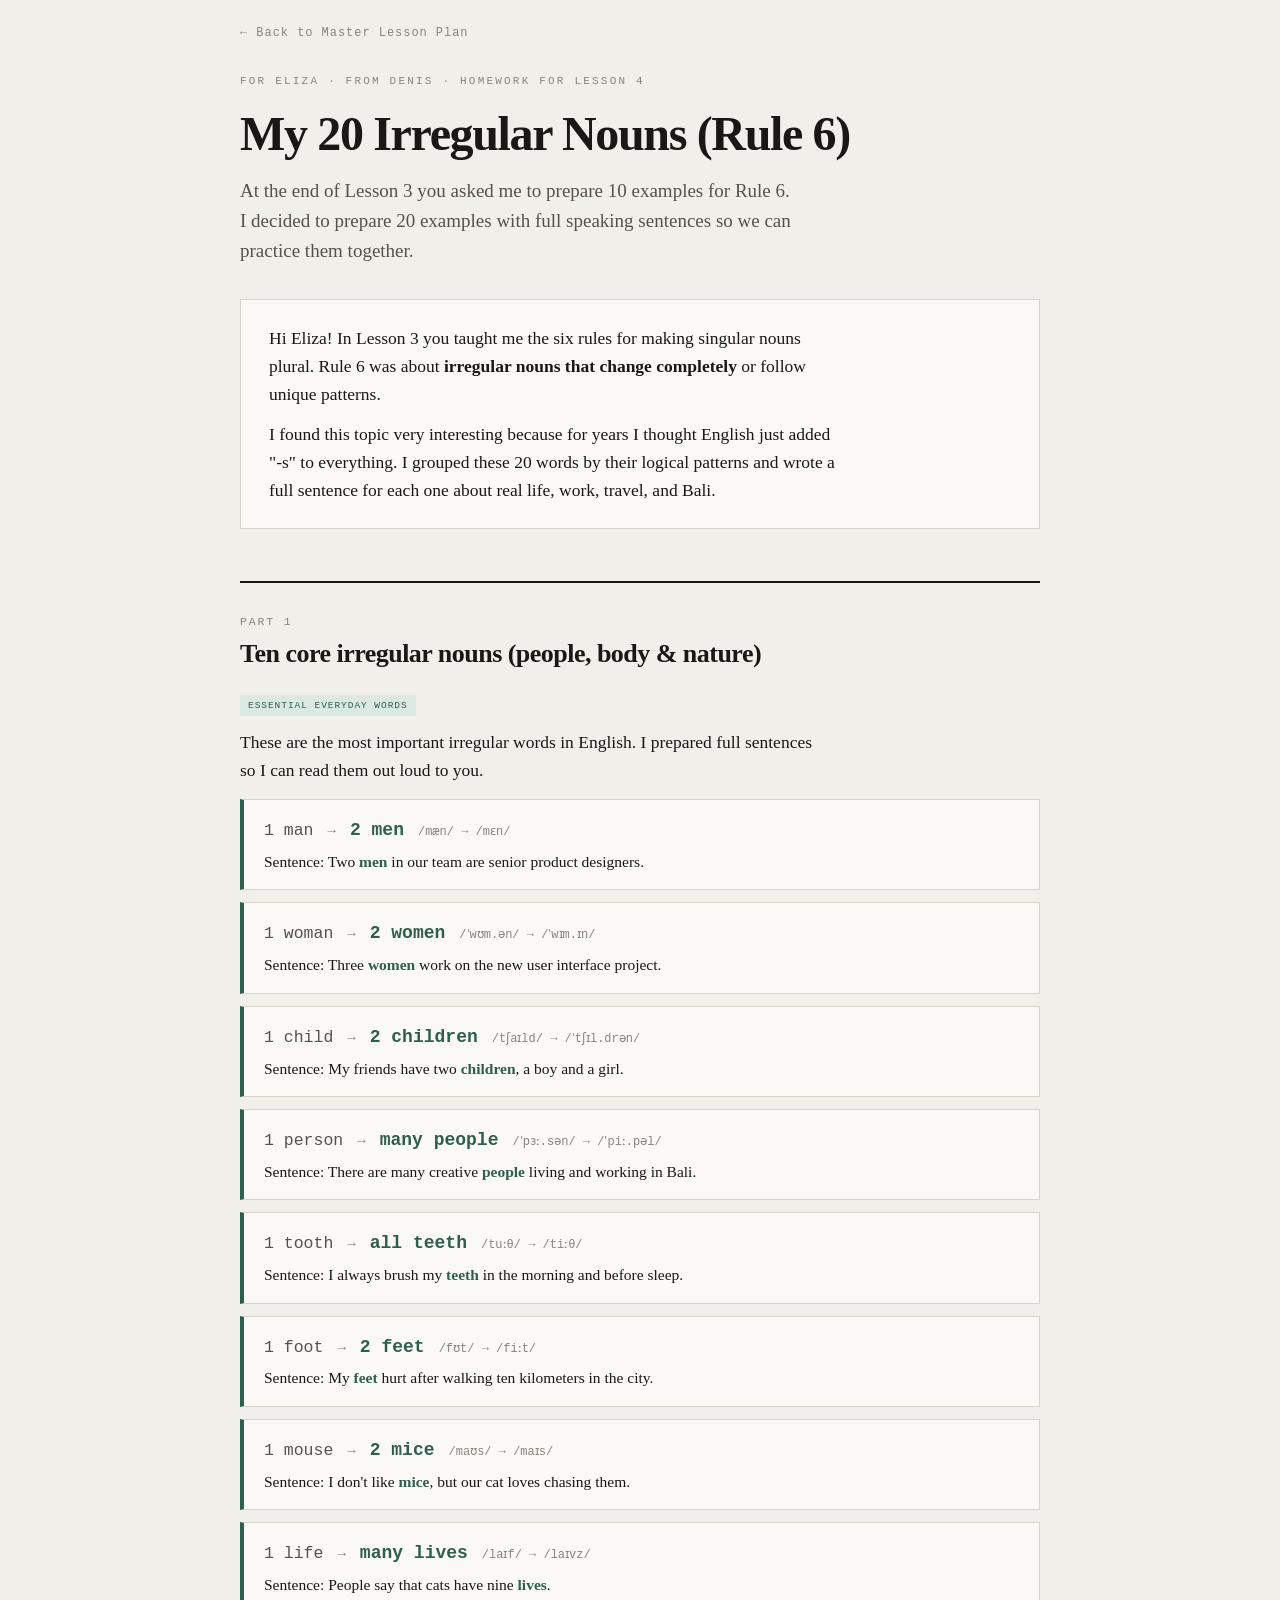
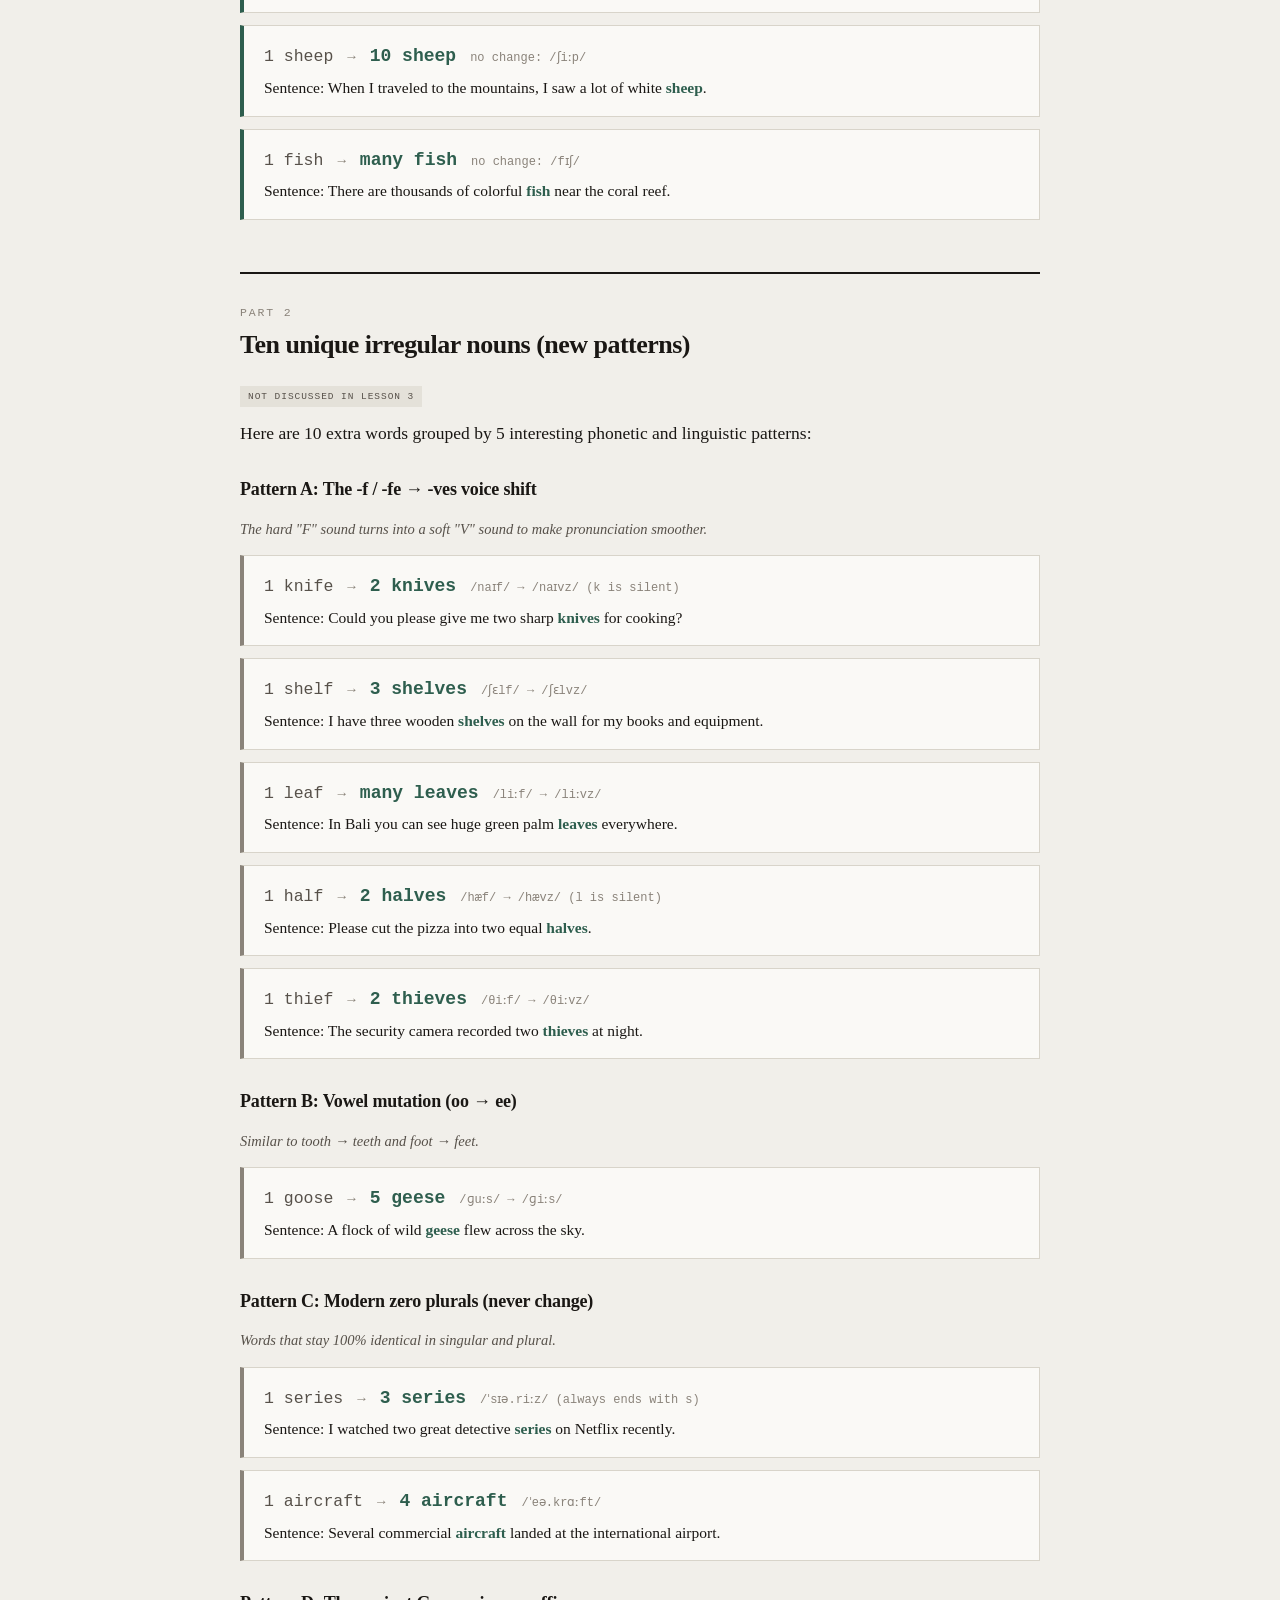
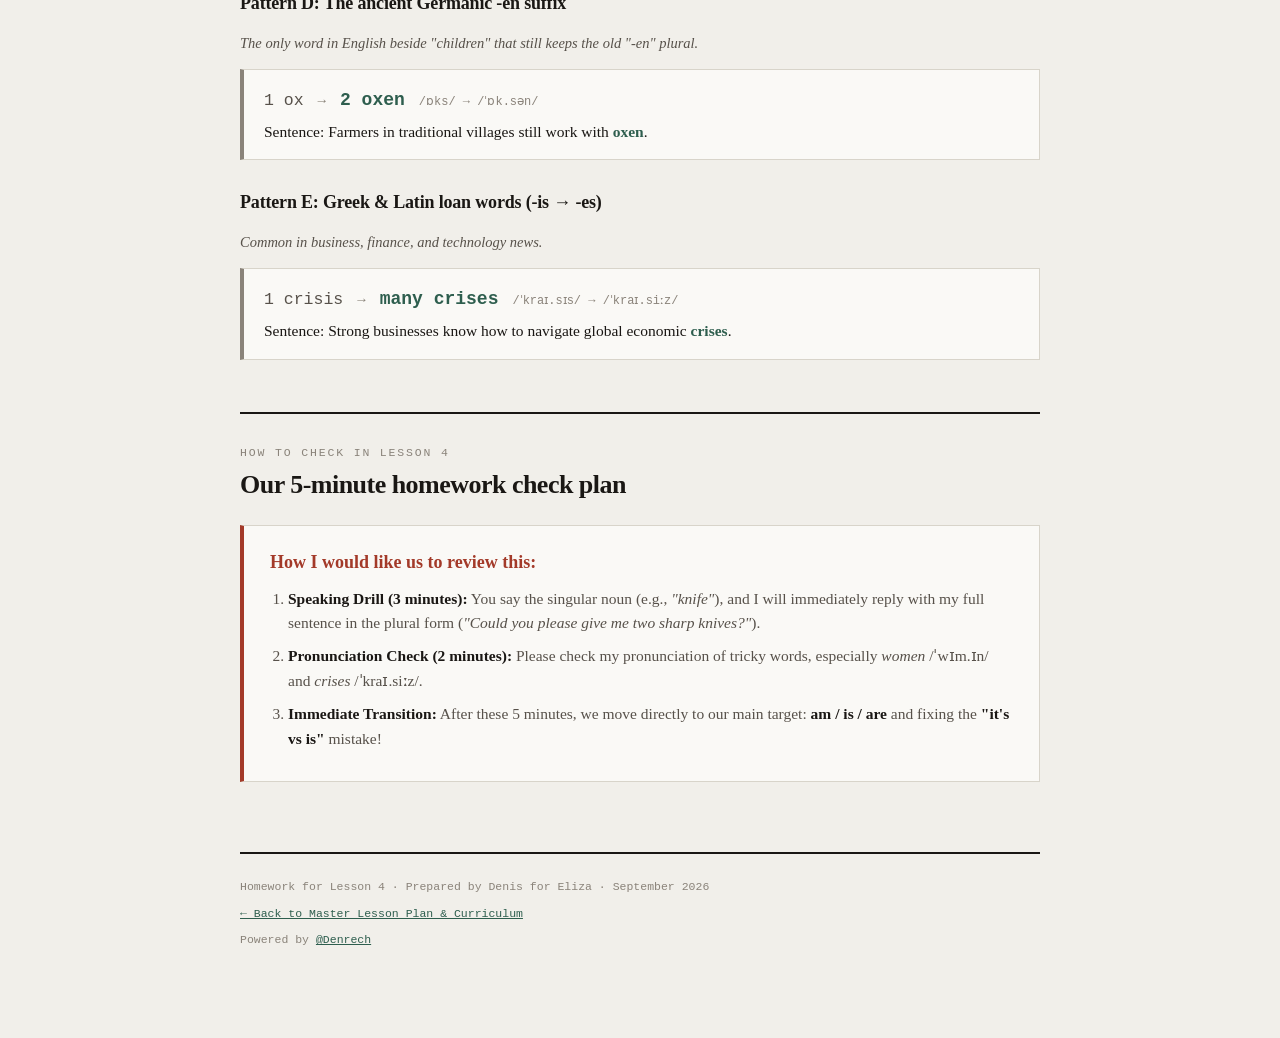
==== homework.html @ 041b78b8 "Add Rule 6 homework page with 20 irregular nouns and practice sentences" ====
<!doctype html>
<html lang="en">
<head>
<meta charset="utf-8">
<meta name="viewport" content="width=device-width,initial-scale=1">
<title>Homework for Lesson 4 — 20 Irregular Nouns | Denis</title>
<meta name="description" content="Homework on Rule 6 (Irregular Plural Nouns) from Denis for Eliza, with 20 unique examples and practice sentences.">
<style>
:root{
  --paper:#F1EFEA; --card:#FAF9F6; --sunk:#E4E1D9;
  --ink:#1A1714; --ink-soft:#57514A; --ink-faint:#8A837A;
  --rule:#D8D4CA; --rule-soft:#E7E3DA;
  --go:#2E5E4E; --go-wash:#DCE8E2;
  --no:#A33A29; --no-wash:#F2DED9;
  --serif:Charter,"Bitstream Charter","Iowan Old Style","Palatino Linotype",Palatino,Georgia,serif;
  --mono:ui-monospace,"SF Mono",SFMono-Regular,Menlo,Consolas,monospace;
}
@media (prefers-color-scheme:dark){:root:not([data-theme="light"]){
  --paper:#15130F; --card:#1E1B16; --sunk:#262219;
  --ink:#EFEBE2; --ink-soft:#ACA398; --ink-faint:#847C71;
  --rule:#332E25; --rule-soft:#282419;
  --go:#7EBBA1; --go-wash:#1B2A24; --no:#DE8676; --no-wash:#2E1C18;
}}
*{box-sizing:border-box}
html{-webkit-text-size-adjust:100%}
body{background:var(--paper);color:var(--ink);font-family:var(--serif);font-size:17.5px;line-height:1.6;margin:0;padding:0 20px 90px;-webkit-font-smoothing:antialiased}
.wrap{max-width:800px;margin:0 auto}
p{margin:0 0 .85em;max-width:66ch}
a{color:var(--go)}
.mono{font-family:var(--mono)}
.top-nav{padding:24px 0 0;font-family:var(--mono);font-size:12px;letter-spacing:.08em}
.top-nav a{text-decoration:none;color:var(--ink-faint);display:inline-flex;align-items:center;gap:6px}
.top-nav a:hover{color:var(--go)}
header{padding:30px 0 0}
.kicker{font-family:var(--mono);font-size:11px;letter-spacing:.2em;text-transform:uppercase;color:var(--ink-faint);margin:0 0 18px}
h1{font-size:clamp(30px,5.5vw,48px);line-height:1.06;letter-spacing:-.028em;font-weight:700;margin:0 0 16px;text-wrap:balance}
.lede{font-size:19px;color:var(--ink-soft);max-width:58ch;margin:0 0 32px}
.hello{background:var(--card);border:1px solid var(--rule);padding:24px 28px;margin:0 0 32px}
.hello p{margin-bottom:.7em}
.hello p:last-child{margin-bottom:0}
section{margin-top:52px;padding-top:30px;border-top:2px solid var(--ink)}
section.soft{border-top:1px solid var(--rule)}
h2{font-family:var(--mono);font-size:11.5px;letter-spacing:.16em;text-transform:uppercase;color:var(--ink-faint);font-weight:400;margin:0 0 8px}
h3{font-size:26px;line-height:1.18;letter-spacing:-.02em;font-weight:700;margin:0 0 18px;text-wrap:balance}
.tag{display:inline-block;font-family:var(--mono);font-size:9.5px;letter-spacing:.1em;text-transform:uppercase;padding:3px 8px;margin-bottom:12px;background:var(--go-wash);color:var(--go)}
.tag.extra{background:var(--sunk);color:var(--ink-soft)}
.group-title{display:flex;align-items:center;gap:12px;margin:28px 0 14px}
.group-title h4{margin:0;font-size:18px;font-weight:700;letter-spacing:-.01em}
.group-desc{font-size:14.5px;color:var(--ink-soft);margin-bottom:14px;font-style:italic}
.cards{display:flex;flex-direction:column;gap:12px;margin-bottom:28px}
.card{background:var(--card);border:1px solid var(--rule);border-left:4px solid var(--go);padding:16px 20px}
.card.extra{border-left-color:var(--ink-faint)}
.pair{display:flex;align-items:baseline;gap:14px;font-family:var(--mono);font-size:16.5px;margin-bottom:6px}
.pair .sing{color:var(--ink-soft)}
.pair .ar{color:var(--ink-faint);font-size:14px}
.pair .plur{color:var(--go);font-weight:700;font-size:18px}
.pair .pron{font-size:12px;color:var(--ink-faint);font-family:var(--mono)}
.sent{font-size:15.5px;color:var(--ink);margin:4px 0 0;line-height:1.45}
.sent b{color:var(--go);font-weight:600}
.plan-box{background:var(--card);border:1px solid var(--rule);border-left:4px solid var(--no);padding:22px 26px;margin:24px 0}
.plan-box h4{margin:0 0 10px;font-size:18px;color:var(--no)}
.plan-box ol{margin:0;padding-left:18px;font-size:15.5px;color:var(--ink-soft)}
.plan-box li{margin-bottom:8px}
.plan-box li strong{color:var(--ink)}
footer{margin-top:70px;padding-top:24px;border-top:2px solid var(--ink);font-family:var(--mono);font-size:11.5px;color:var(--ink-faint);display:flex;flex-direction:column;gap:8px}
footer a{color:var(--go)}
@media (max-width:620px){
  body{font-size:16.5px;padding:0 16px 60px}
  .pair{flex-wrap:wrap;gap:8px}
}
</style>
</head>
<body>
<div class="wrap">

<nav class="top-nav">
  <a href="index.html">← Back to Master Lesson Plan</a>
</nav>

<header>
  <p class="kicker">For Eliza · from Denis · Homework for Lesson 4</p>
  <h1>My 20 Irregular Nouns (Rule 6)</h1>
  <p class="lede">At the end of Lesson 3 you asked me to prepare 10 examples for Rule 6. I decided to prepare 20 examples with full speaking sentences so we can practice them together.</p>

  <div class="hello">
    <p>Hi Eliza! In Lesson 3 you taught me the six rules for making singular nouns plural. Rule 6 was about <strong>irregular nouns that change completely</strong> or follow unique patterns.</p>
    <p>I found this topic very interesting because for years I thought English just added "-s" to everything. I grouped these 20 words by their logical patterns and wrote a full sentence for each one about real life, work, travel, and Bali.</p>
  </div>
</header>

<section>
  <h2>Part 1</h2>
  <h3>Ten core irregular nouns (people, body & nature)</h3>
  <span class="tag">Essential Everyday Words</span>
  <p>These are the most important irregular words in English. I prepared full sentences so I can read them out loud to you.</p>

  <div class="cards">
    <div class="card">
      <div class="pair">
        <span class="sing">1 man</span>
        <span class="ar">→</span>
        <span class="plur">2 men</span>
        <span class="pron">/mæn/ → /mɛn/</span>
      </div>
      <div class="sent">Sentence: Two <b>men</b> in our team are senior product designers.</div>
    </div>

    <div class="card">
      <div class="pair">
        <span class="sing">1 woman</span>
        <span class="ar">→</span>
        <span class="plur">2 women</span>
        <span class="pron">/ˈwʊm.ən/ → /ˈwɪm.ɪn/</span>
      </div>
      <div class="sent">Sentence: Three <b>women</b> work on the new user interface project.</div>
    </div>

    <div class="card">
      <div class="pair">
        <span class="sing">1 child</span>
        <span class="ar">→</span>
        <span class="plur">2 children</span>
        <span class="pron">/tʃaɪld/ → /ˈtʃɪl.drən/</span>
      </div>
      <div class="sent">Sentence: My friends have two <b>children</b>, a boy and a girl.</div>
    </div>

    <div class="card">
      <div class="pair">
        <span class="sing">1 person</span>
        <span class="ar">→</span>
        <span class="plur">many people</span>
        <span class="pron">/ˈpɜː.sən/ → /ˈpiː.pəl/</span>
      </div>
      <div class="sent">Sentence: There are many creative <b>people</b> living and working in Bali.</div>
    </div>

    <div class="card">
      <div class="pair">
        <span class="sing">1 tooth</span>
        <span class="ar">→</span>
        <span class="plur">all teeth</span>
        <span class="pron">/tuːθ/ → /tiːθ/</span>
      </div>
      <div class="sent">Sentence: I always brush my <b>teeth</b> in the morning and before sleep.</div>
    </div>

    <div class="card">
      <div class="pair">
        <span class="sing">1 foot</span>
        <span class="ar">→</span>
        <span class="plur">2 feet</span>
        <span class="pron">/fʊt/ → /fiːt/</span>
      </div>
      <div class="sent">Sentence: My <b>feet</b> hurt after walking ten kilometers in the city.</div>
    </div>

    <div class="card">
      <div class="pair">
        <span class="sing">1 mouse</span>
        <span class="ar">→</span>
        <span class="plur">2 mice</span>
        <span class="pron">/maʊs/ → /maɪs/</span>
      </div>
      <div class="sent">Sentence: I don't like <b>mice</b>, but our cat loves chasing them.</div>
    </div>

    <div class="card">
      <div class="pair">
        <span class="sing">1 life</span>
        <span class="ar">→</span>
        <span class="plur">many lives</span>
        <span class="pron">/laɪf/ → /laɪvz/</span>
      </div>
      <div class="sent">Sentence: People say that cats have nine <b>lives</b>.</div>
    </div>

    <div class="card">
      <div class="pair">
        <span class="sing">1 sheep</span>
        <span class="ar">→</span>
        <span class="plur">10 sheep</span>
        <span class="pron">no change: /ʃiːp/</span>
      </div>
      <div class="sent">Sentence: When I traveled to the mountains, I saw a lot of white <b>sheep</b>.</div>
    </div>

    <div class="card">
      <div class="pair">
        <span class="sing">1 fish</span>
        <span class="ar">→</span>
        <span class="plur">many fish</span>
        <span class="pron">no change: /fɪʃ/</span>
      </div>
      <div class="sent">Sentence: There are thousands of colorful <b>fish</b> near the coral reef.</div>
    </div>
  </div>
</section>

<section>
  <h2>Part 2</h2>
  <h3>Ten unique irregular nouns (new patterns)</h3>
  <span class="tag extra">Not discussed in Lesson 3</span>
  <p>Here are 10 extra words grouped by 5 interesting phonetic and linguistic patterns:</p>

  <div class="group-title">
    <h4>Pattern A: The -f / -fe → -ves voice shift</h4>
  </div>
  <p class="group-desc">The hard "F" sound turns into a soft "V" sound to make pronunciation smoother.</p>

  <div class="cards">
    <div class="card extra">
      <div class="pair">
        <span class="sing">1 knife</span>
        <span class="ar">→</span>
        <span class="plur">2 knives</span>
        <span class="pron">/naɪf/ → /naɪvz/ (k is silent)</span>
      </div>
      <div class="sent">Sentence: Could you please give me two sharp <b>knives</b> for cooking?</div>
    </div>

    <div class="card extra">
      <div class="pair">
        <span class="sing">1 shelf</span>
        <span class="ar">→</span>
        <span class="plur">3 shelves</span>
        <span class="pron">/ʃɛlf/ → /ʃɛlvz/</span>
      </div>
      <div class="sent">Sentence: I have three wooden <b>shelves</b> on the wall for my books and equipment.</div>
    </div>

    <div class="card extra">
      <div class="pair">
        <span class="sing">1 leaf</span>
        <span class="ar">→</span>
        <span class="plur">many leaves</span>
        <span class="pron">/liːf/ → /liːvz/</span>
      </div>
      <div class="sent">Sentence: In Bali you can see huge green palm <b>leaves</b> everywhere.</div>
    </div>

    <div class="card extra">
      <div class="pair">
        <span class="sing">1 half</span>
        <span class="ar">→</span>
        <span class="plur">2 halves</span>
        <span class="pron">/hæf/ → /hævz/ (l is silent)</span>
      </div>
      <div class="sent">Sentence: Please cut the pizza into two equal <b>halves</b>.</div>
    </div>

    <div class="card extra">
      <div class="pair">
        <span class="sing">1 thief</span>
        <span class="ar">→</span>
        <span class="plur">2 thieves</span>
        <span class="pron">/θiːf/ → /θiːvz/</span>
      </div>
      <div class="sent">Sentence: The security camera recorded two <b>thieves</b> at night.</div>
    </div>
  </div>

  <div class="group-title">
    <h4>Pattern B: Vowel mutation (oo → ee)</h4>
  </div>
  <p class="group-desc">Similar to tooth → teeth and foot → feet.</p>

  <div class="cards">
    <div class="card extra">
      <div class="pair">
        <span class="sing">1 goose</span>
        <span class="ar">→</span>
        <span class="plur">5 geese</span>
        <span class="pron">/ɡuːs/ → /ɡiːs/</span>
      </div>
      <div class="sent">Sentence: A flock of wild <b>geese</b> flew across the sky.</div>
    </div>
  </div>

  <div class="group-title">
    <h4>Pattern C: Modern zero plurals (never change)</h4>
  </div>
  <p class="group-desc">Words that stay 100% identical in singular and plural.</p>

  <div class="cards">
    <div class="card extra">
      <div class="pair">
        <span class="sing">1 series</span>
        <span class="ar">→</span>
        <span class="plur">3 series</span>
        <span class="pron">/ˈsɪə.riːz/ (always ends with s)</span>
      </div>
      <div class="sent">Sentence: I watched two great detective <b>series</b> on Netflix recently.</div>
    </div>

    <div class="card extra">
      <div class="pair">
        <span class="sing">1 aircraft</span>
        <span class="ar">→</span>
        <span class="plur">4 aircraft</span>
        <span class="pron">/ˈeə.krɑːft/</span>
      </div>
      <div class="sent">Sentence: Several commercial <b>aircraft</b> landed at the international airport.</div>
    </div>
  </div>

  <div class="group-title">
    <h4>Pattern D: The ancient Germanic -en suffix</h4>
  </div>
  <p class="group-desc">The only word in English beside "children" that still keeps the old "-en" plural.</p>

  <div class="cards">
    <div class="card extra">
      <div class="pair">
        <span class="sing">1 ox</span>
        <span class="ar">→</span>
        <span class="plur">2 oxen</span>
        <span class="pron">/ɒks/ → /ˈɒk.sən/</span>
      </div>
      <div class="sent">Sentence: Farmers in traditional villages still work with <b>oxen</b>.</div>
    </div>
  </div>

  <div class="group-title">
    <h4>Pattern E: Greek & Latin loan words (-is → -es)</h4>
  </div>
  <p class="group-desc">Common in business, finance, and technology news.</p>

  <div class="cards">
    <div class="card extra">
      <div class="pair">
        <span class="sing">1 crisis</span>
        <span class="ar">→</span>
        <span class="plur">many crises</span>
        <span class="pron">/ˈkraɪ.sɪs/ → /ˈkraɪ.siːz/</span>
      </div>
      <div class="sent">Sentence: Strong businesses know how to navigate global economic <b>crises</b>.</div>
    </div>
  </div>
</section>

<section>
  <h2>How to check in Lesson 4</h2>
  <h3>Our 5-minute homework check plan</h3>

  <div class="plan-box">
    <h4>How I would like us to review this:</h4>
    <ol>
      <li><strong>Speaking Drill (3 minutes):</strong> You say the singular noun (e.g., <em>"knife"</em>), and I will immediately reply with my full sentence in the plural form (<em>"Could you please give me two sharp knives?"</em>).</li>
      <li><strong>Pronunciation Check (2 minutes):</strong> Please check my pronunciation of tricky words, especially <em>women</em> /ˈwɪm.ɪn/ and <em>crises</em> /ˈkraɪ.siːz/.</li>
      <li><strong>Immediate Transition:</strong> After these 5 minutes, we move directly to our main target: <strong>am / is / are</strong> and fixing the <strong>"it's vs is"</strong> mistake!</li>
    </ol>
  </div>
</section>

<footer>
  <span>Homework for Lesson 4 · Prepared by Denis for Eliza · September 2026</span>
  <span><a href="index.html">← Back to Master Lesson Plan & Curriculum</a></span>
  <span>Powered by <a href="https://t.me/Denrech" target="_blank" rel="noopener noreferrer">@Denrech</a></span>
</footer>

</div>
</body>
</html>
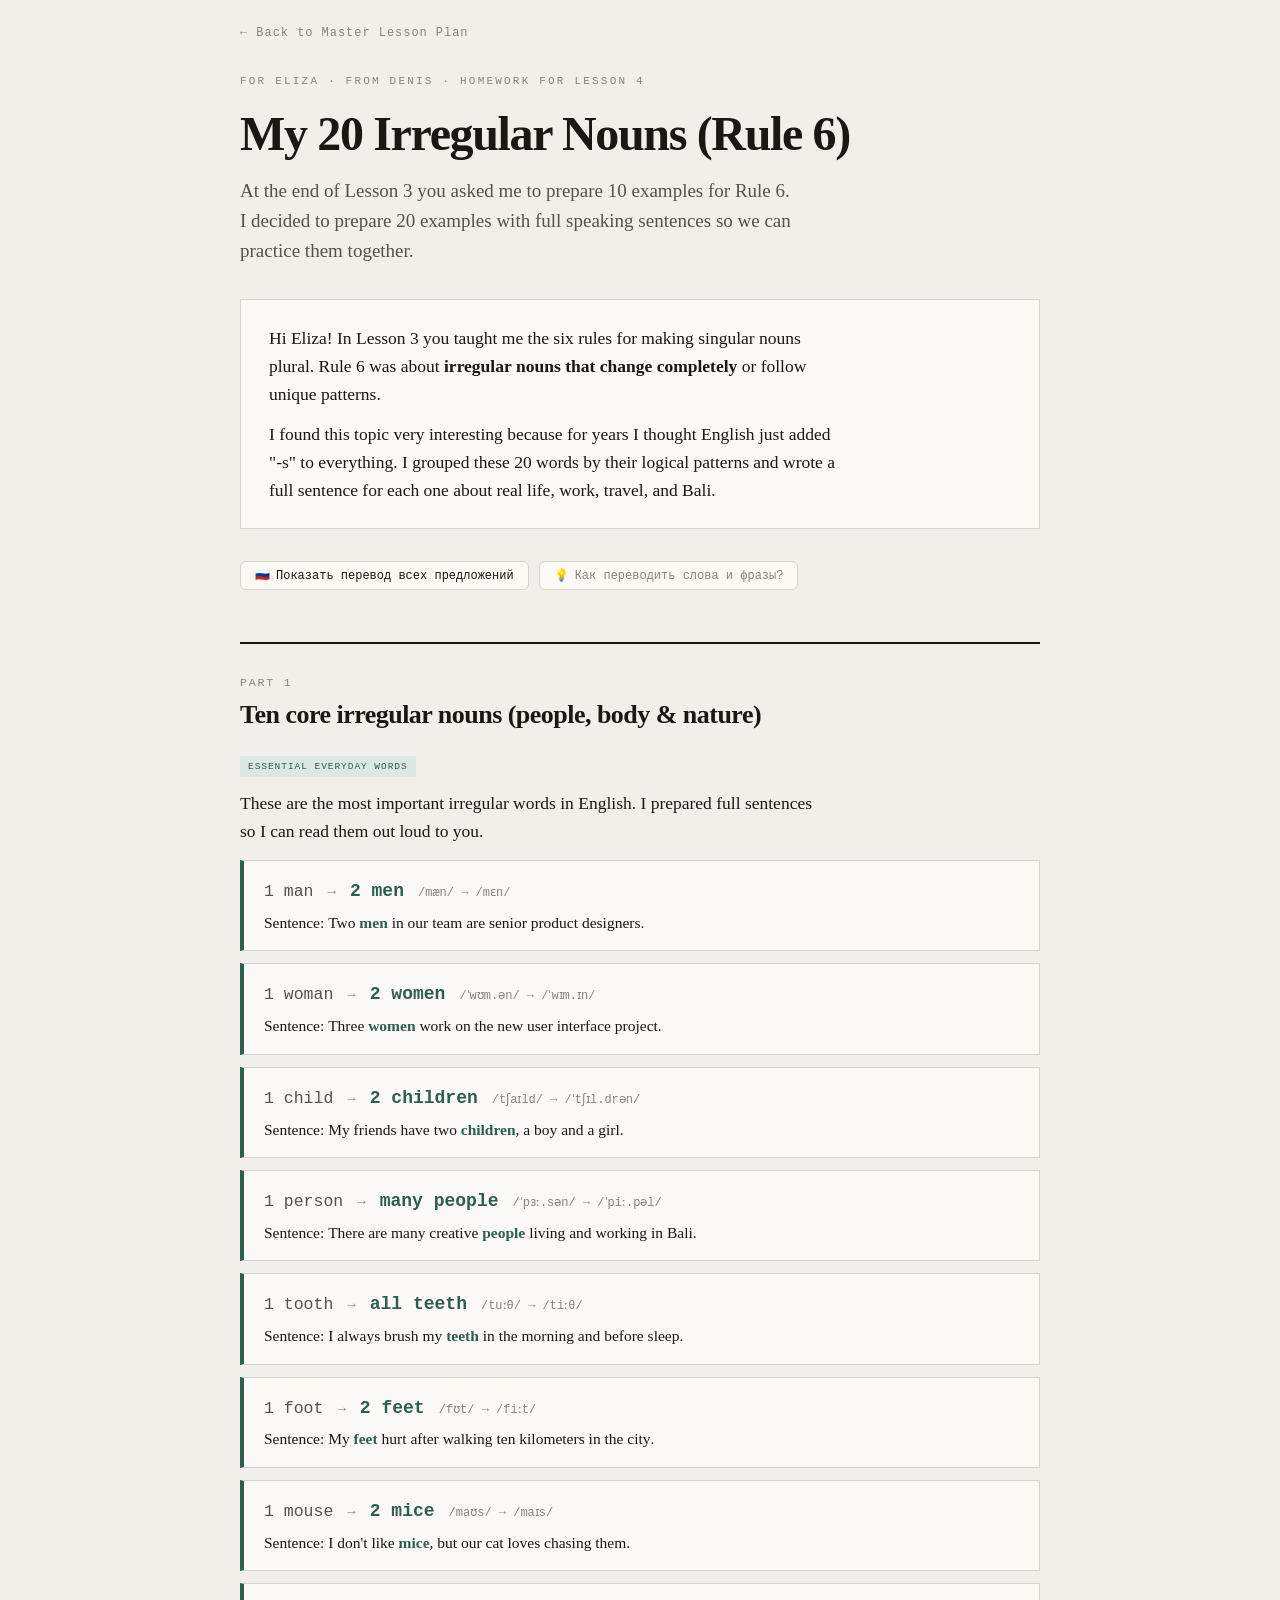
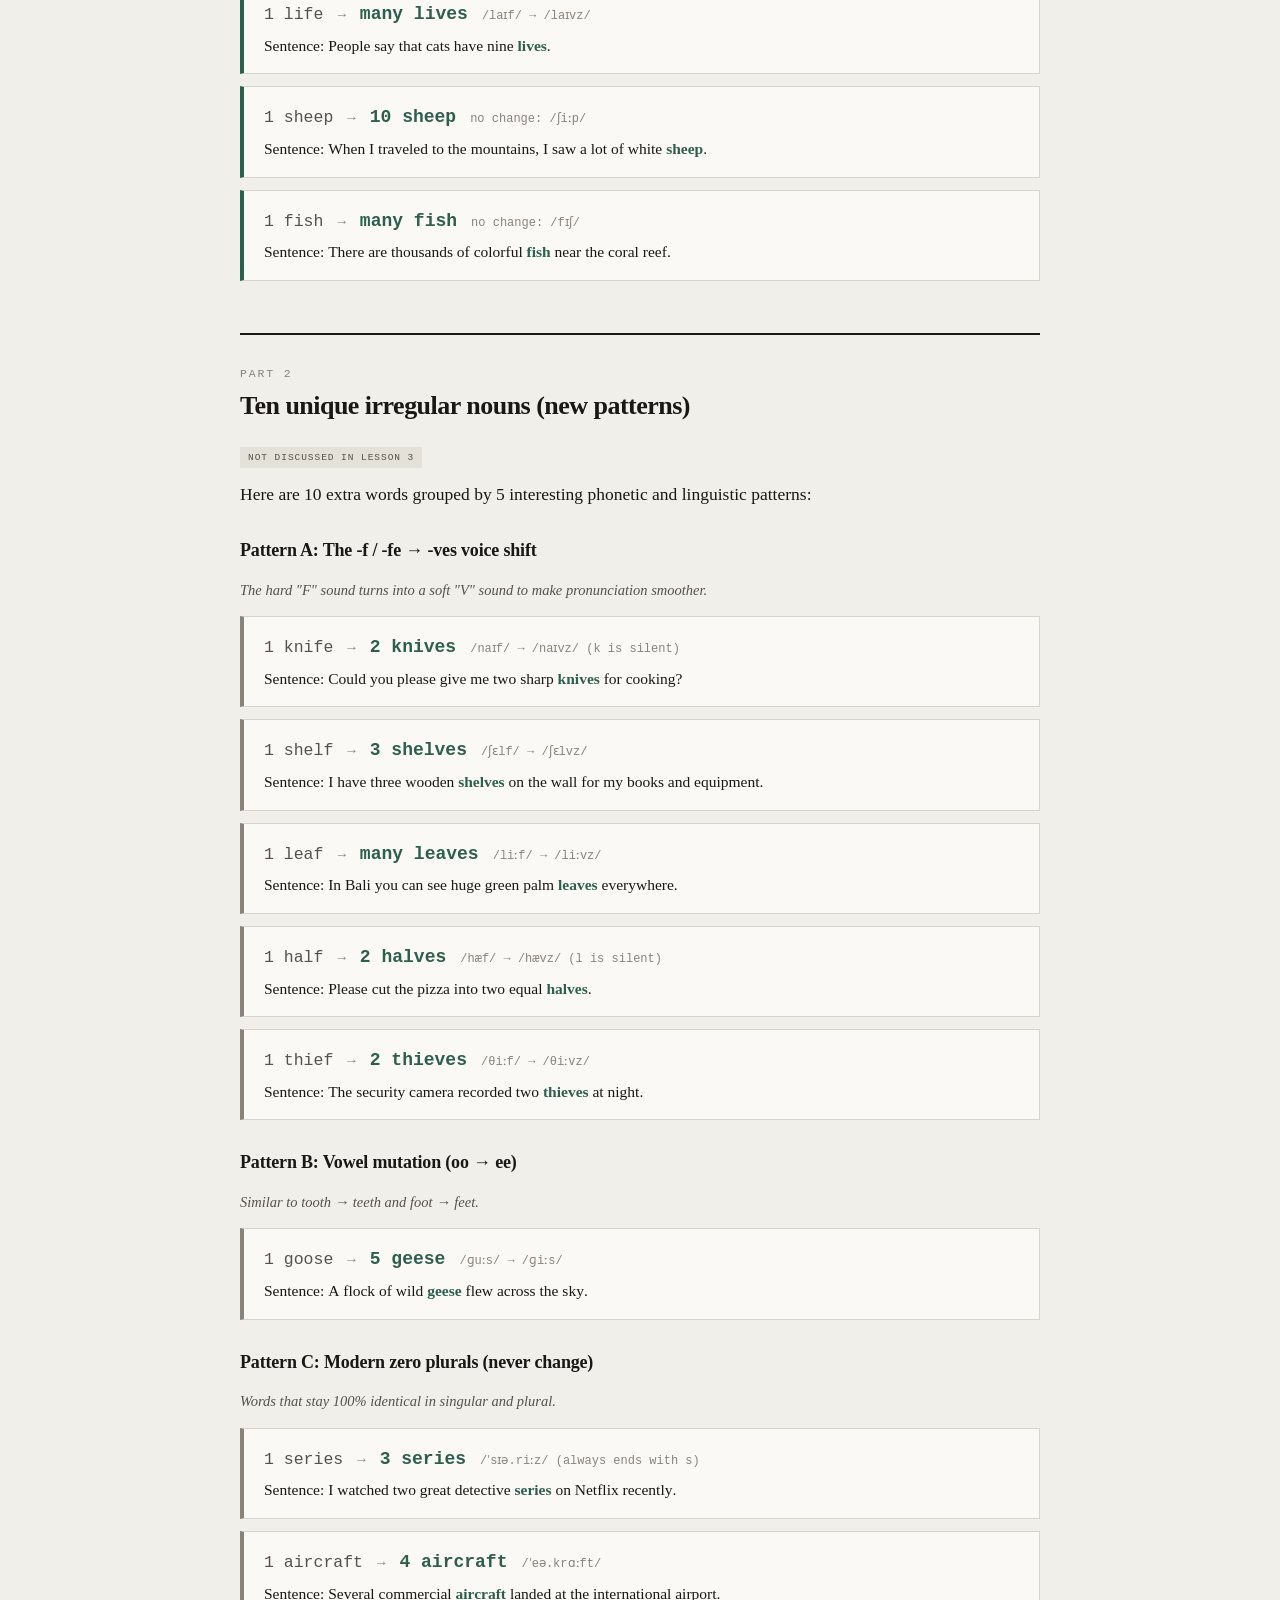
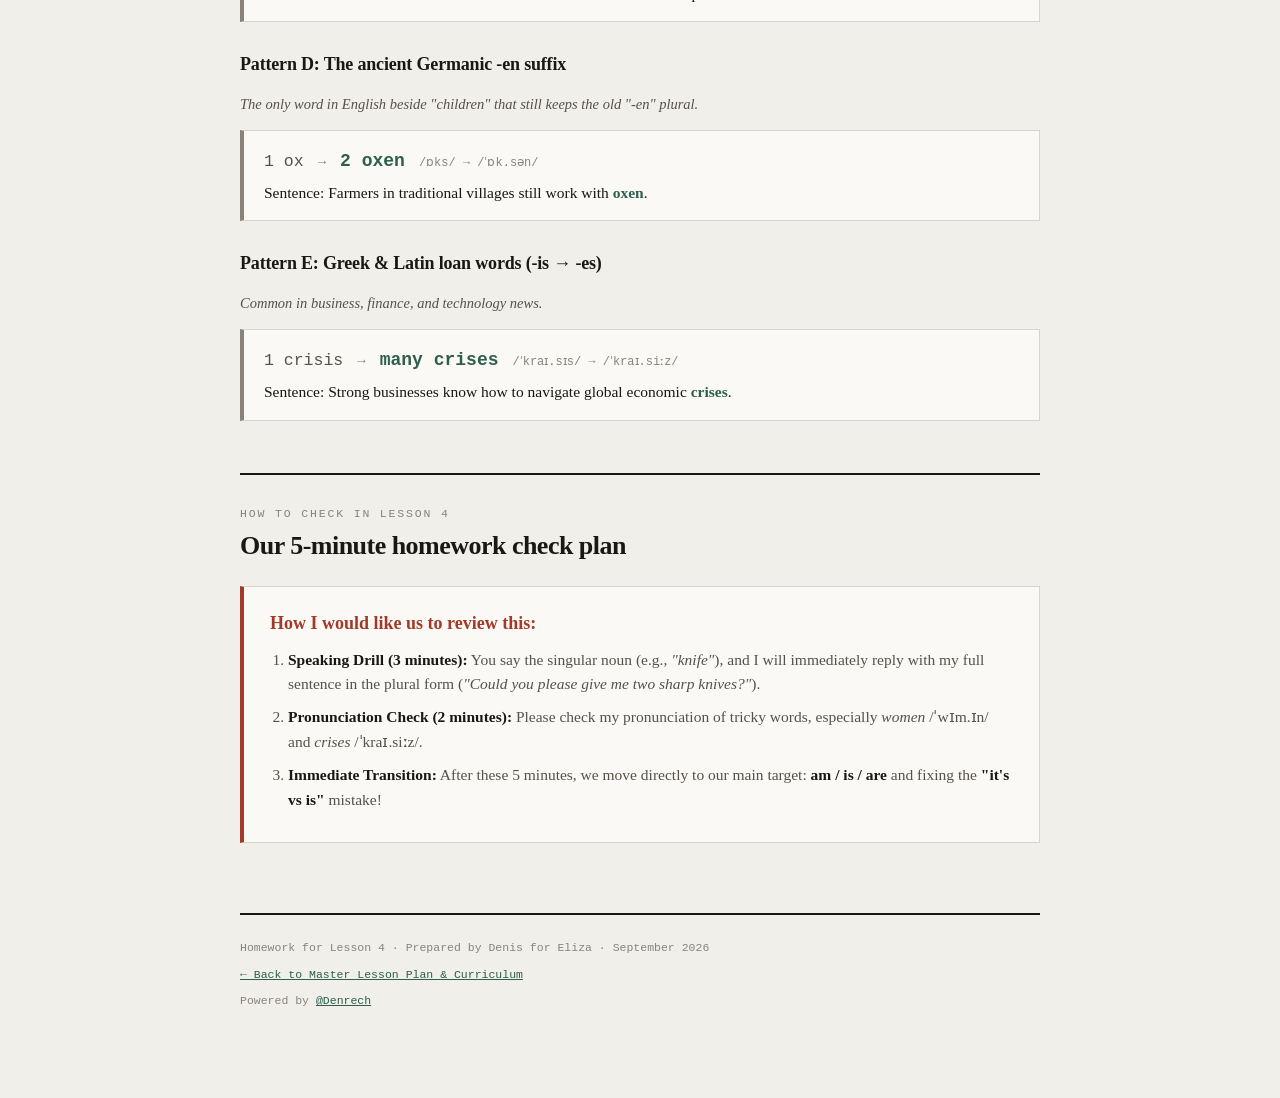
==== commit c9b8c552: "Add interactive click-to-translate and multi-word phrase translation with speech audio" ====
--- a/homework.html
+++ b/homework.html
@@ -5,6 +5,7 @@
 <meta name="viewport" content="width=device-width,initial-scale=1">
 <title>Homework for Lesson 4 — 20 Irregular Nouns | Denis</title>
 <meta name="description" content="Homework on Rule 6 (Irregular Plural Nouns) from Denis for Eliza, with 20 unique examples and practice sentences.">
+<link rel="stylesheet" href="translator.css">
 <style>
 :root{
   --paper:#F1EFEA; --card:#FAF9F6; --sunk:#E4E1D9;
@@ -360,5 +361,6 @@
 </footer>
 
 </div>
+<script src="translator.js"></script>
 </body>
 </html>
--- a/translator.css
+++ b/translator.css
@@ -0,0 +1,162 @@
+/* translator.css — interactive word & phrase translation */
+.tr-w {
+  cursor: pointer;
+  border-radius: 3px;
+  transition: background 0.15s ease, color 0.15s ease;
+  padding: 1px 2px;
+  margin: -1px -2px;
+  display: inline;
+}
+.tr-w:hover {
+  background: var(--go-wash);
+  color: var(--go);
+}
+.tr-w.tr-active {
+  background: var(--go);
+  color: #fff !important;
+  border-radius: 3px;
+}
+.tr-w.tr-active * {
+  color: #fff !important;
+}
+
+/* Russian translation row under sentences */
+.tr-ru-sub {
+  display: block;
+  font-size: 14px;
+  color: var(--ink-soft);
+  margin-top: 5px;
+  font-style: italic;
+  font-family: var(--serif);
+  line-height: 1.4;
+  border-left: 2px solid var(--go);
+  padding-left: 8px;
+  transition: all 0.2s ease;
+}
+.tr-ru-sub.hidden {
+  display: none;
+}
+
+/* Global translation toggle button */
+.tr-controls {
+  display: flex;
+  align-items: center;
+  gap: 10px;
+  margin: 16px 0 24px;
+  flex-wrap: wrap;
+}
+.tr-btn {
+  font-family: var(--mono);
+  font-size: 12px;
+  padding: 6px 14px;
+  border: 1px solid var(--rule);
+  background: var(--card);
+  color: var(--ink);
+  border-radius: 6px;
+  cursor: pointer;
+  display: inline-flex;
+  align-items: center;
+  gap: 6px;
+  transition: all 0.15s ease;
+}
+.tr-btn:hover {
+  background: var(--sunk);
+  border-color: var(--ink-faint);
+}
+.tr-btn.active {
+  background: var(--go-wash);
+  border-color: var(--go);
+  color: var(--go);
+  font-weight: 600;
+}
+
+/* Floating translation bar at the bottom */
+#tr-popup {
+  position: fixed;
+  bottom: 24px;
+  left: 50%;
+  transform: translateX(-50%) translateY(120%);
+  width: min(640px, calc(100% - 32px));
+  background: var(--card);
+  border: 1px solid var(--rule);
+  border-top: 3px solid var(--go);
+  border-radius: 12px;
+  padding: 14px 18px;
+  box-shadow: 0 16px 40px rgba(0, 0, 0, 0.22);
+  z-index: 10000;
+  transition: transform 0.25s cubic-bezier(0.16, 1, 0.3, 1), opacity 0.2s ease;
+  opacity: 0;
+  pointer-events: none;
+}
+#tr-popup.show {
+  transform: translateX(-50%) translateY(0);
+  opacity: 1;
+  pointer-events: auto;
+}
+.tr-p-header {
+  display: flex;
+  align-items: center;
+  justify-content: space-between;
+  gap: 12px;
+  border-bottom: 1px solid var(--rule-soft);
+  padding-bottom: 8px;
+  margin-bottom: 8px;
+}
+.tr-p-orig {
+  font-family: var(--mono);
+  font-size: 15px;
+  color: var(--ink);
+  font-weight: 600;
+  display: flex;
+  align-items: center;
+  gap: 8px;
+  overflow: hidden;
+  text-overflow: ellipsis;
+  white-space: nowrap;
+}
+.tr-p-actions {
+  display: flex;
+  align-items: center;
+  gap: 8px;
+  flex-shrink: 0;
+}
+.tr-icon-btn {
+  background: var(--sunk);
+  border: 1px solid var(--rule);
+  border-radius: 6px;
+  cursor: pointer;
+  padding: 4px 8px;
+  font-size: 13px;
+  color: var(--ink);
+  line-height: 1;
+  transition: background 0.15s ease;
+}
+.tr-icon-btn:hover {
+  background: var(--go-wash);
+  color: var(--go);
+}
+.tr-p-trans {
+  font-size: 16px;
+  color: var(--go);
+  font-family: var(--serif);
+  font-weight: 600;
+  line-height: 1.45;
+  margin: 0;
+}
+.tr-p-hint {
+  font-family: var(--mono);
+  font-size: 11px;
+  color: var(--ink-faint);
+  margin-top: 6px;
+  display: flex;
+  justify-content: space-between;
+}
+@media (max-width: 600px) {
+  #tr-popup {
+    bottom: 12px;
+    width: calc(100% - 20px);
+    padding: 12px 14px;
+  }
+  .tr-p-orig { font-size: 14px; }
+  .tr-p-trans { font-size: 15px; }
+}
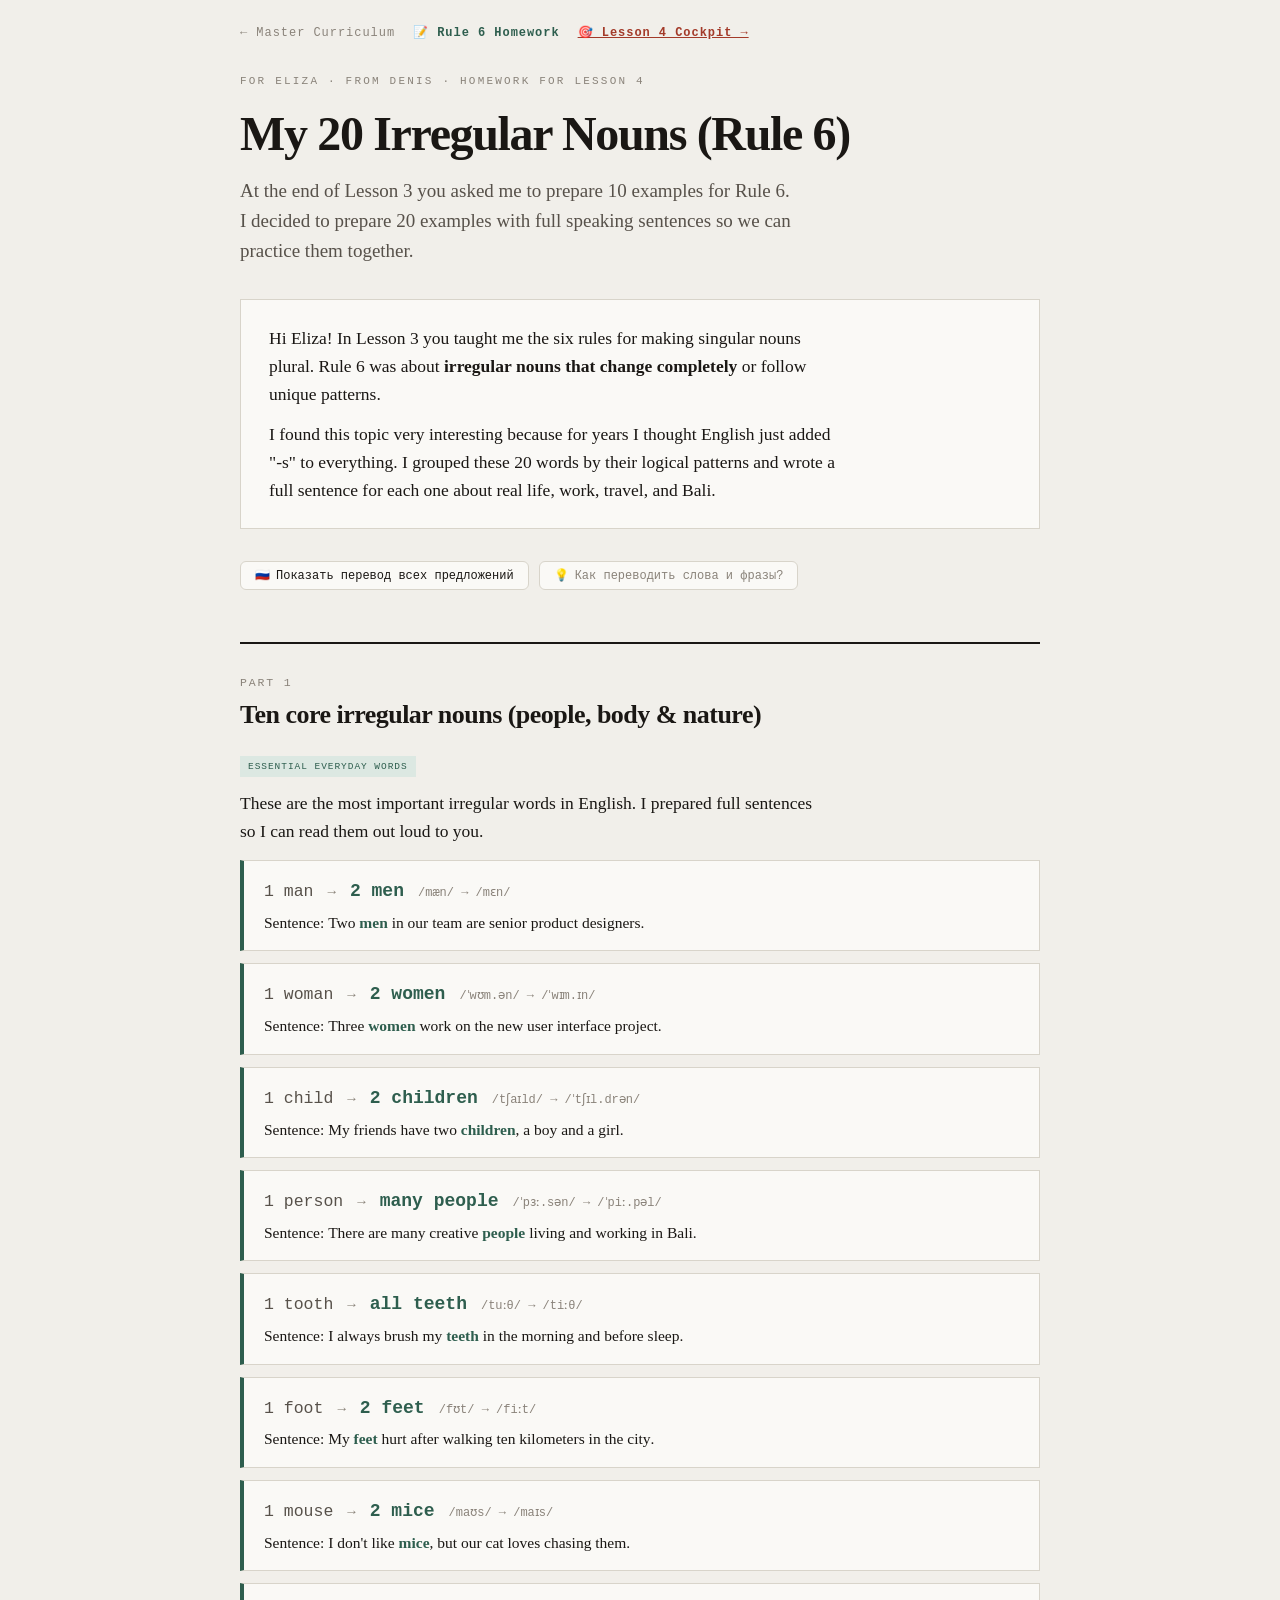
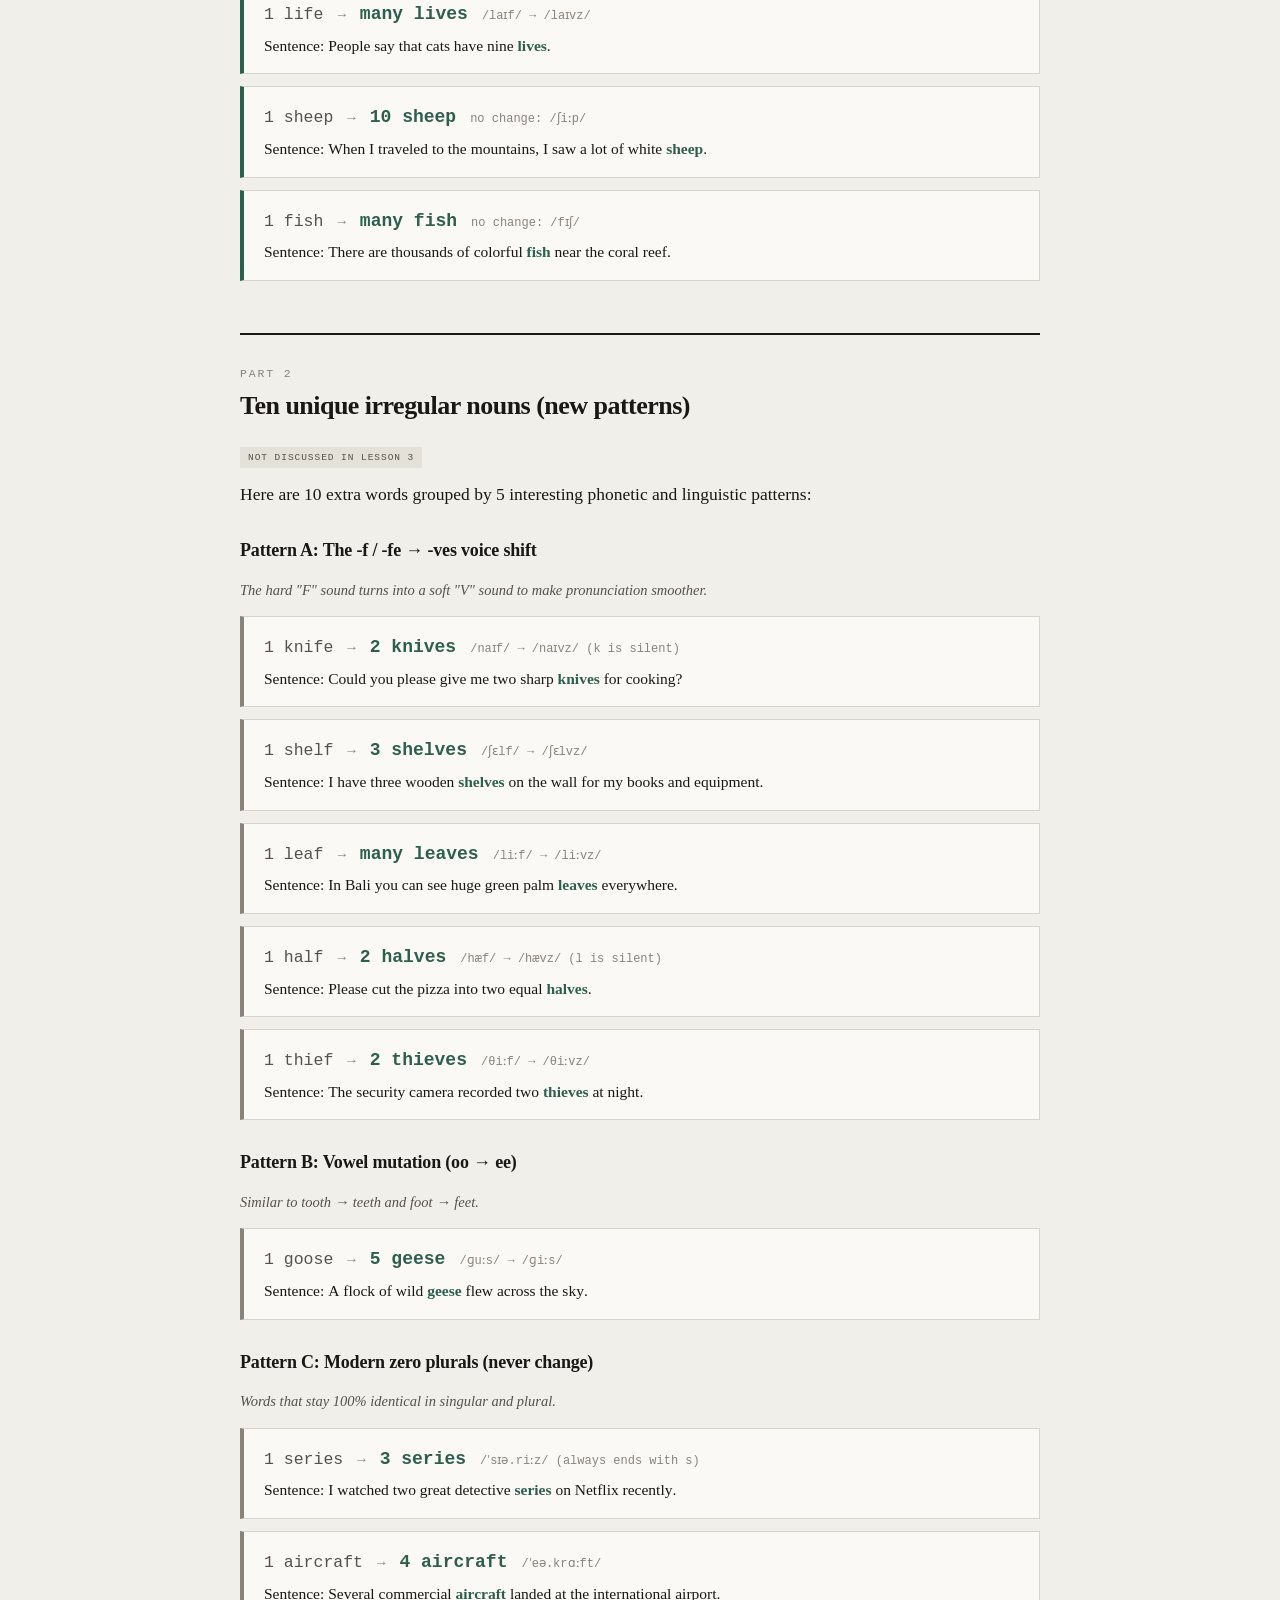
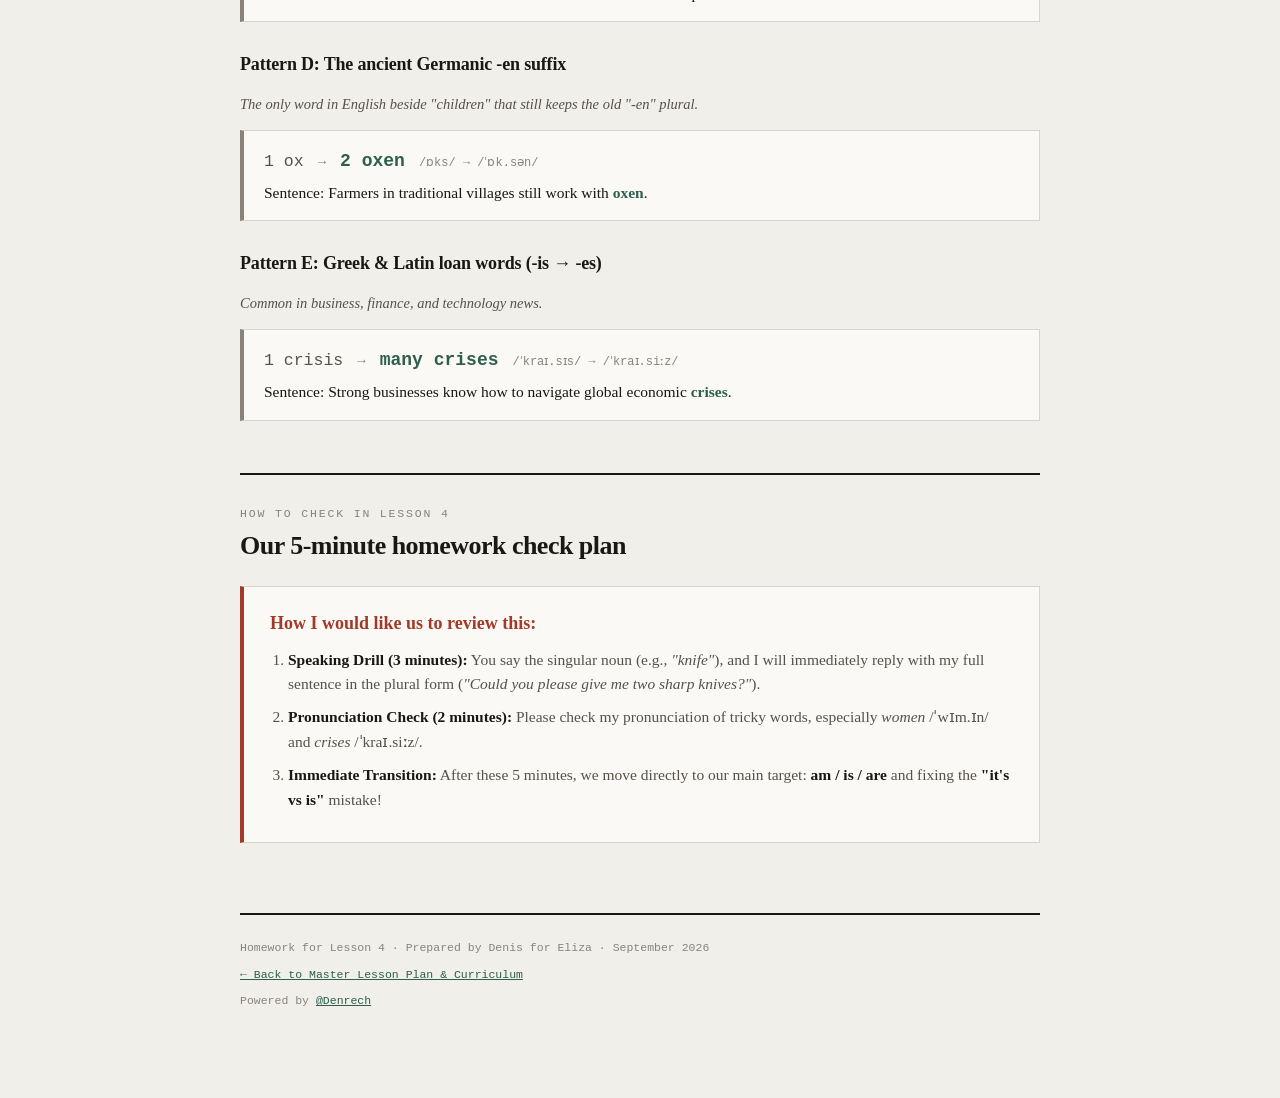
==== commit d421f19a: "Add Lesson 4 Cockpit interactive program with TO BE drills, life interview, and free speaking" ====
--- a/homework.html
+++ b/homework.html
@@ -74,8 +74,10 @@
 <body>
 <div class="wrap">
 
-<nav class="top-nav">
-  <a href="index.html">← Back to Master Lesson Plan</a>
+<nav class="top-nav" style="display:flex;gap:18px;flex-wrap:wrap">
+  <a href="index.html">← Master Curriculum</a>
+  <a href="homework.html" style="font-weight:600;color:var(--go)">📝 Rule 6 Homework</a>
+  <a href="lesson-4.html" style="font-weight:700;color:var(--no);text-decoration:underline">🎯 Lesson 4 Cockpit →</a>
 </nav>
 
 <header>
